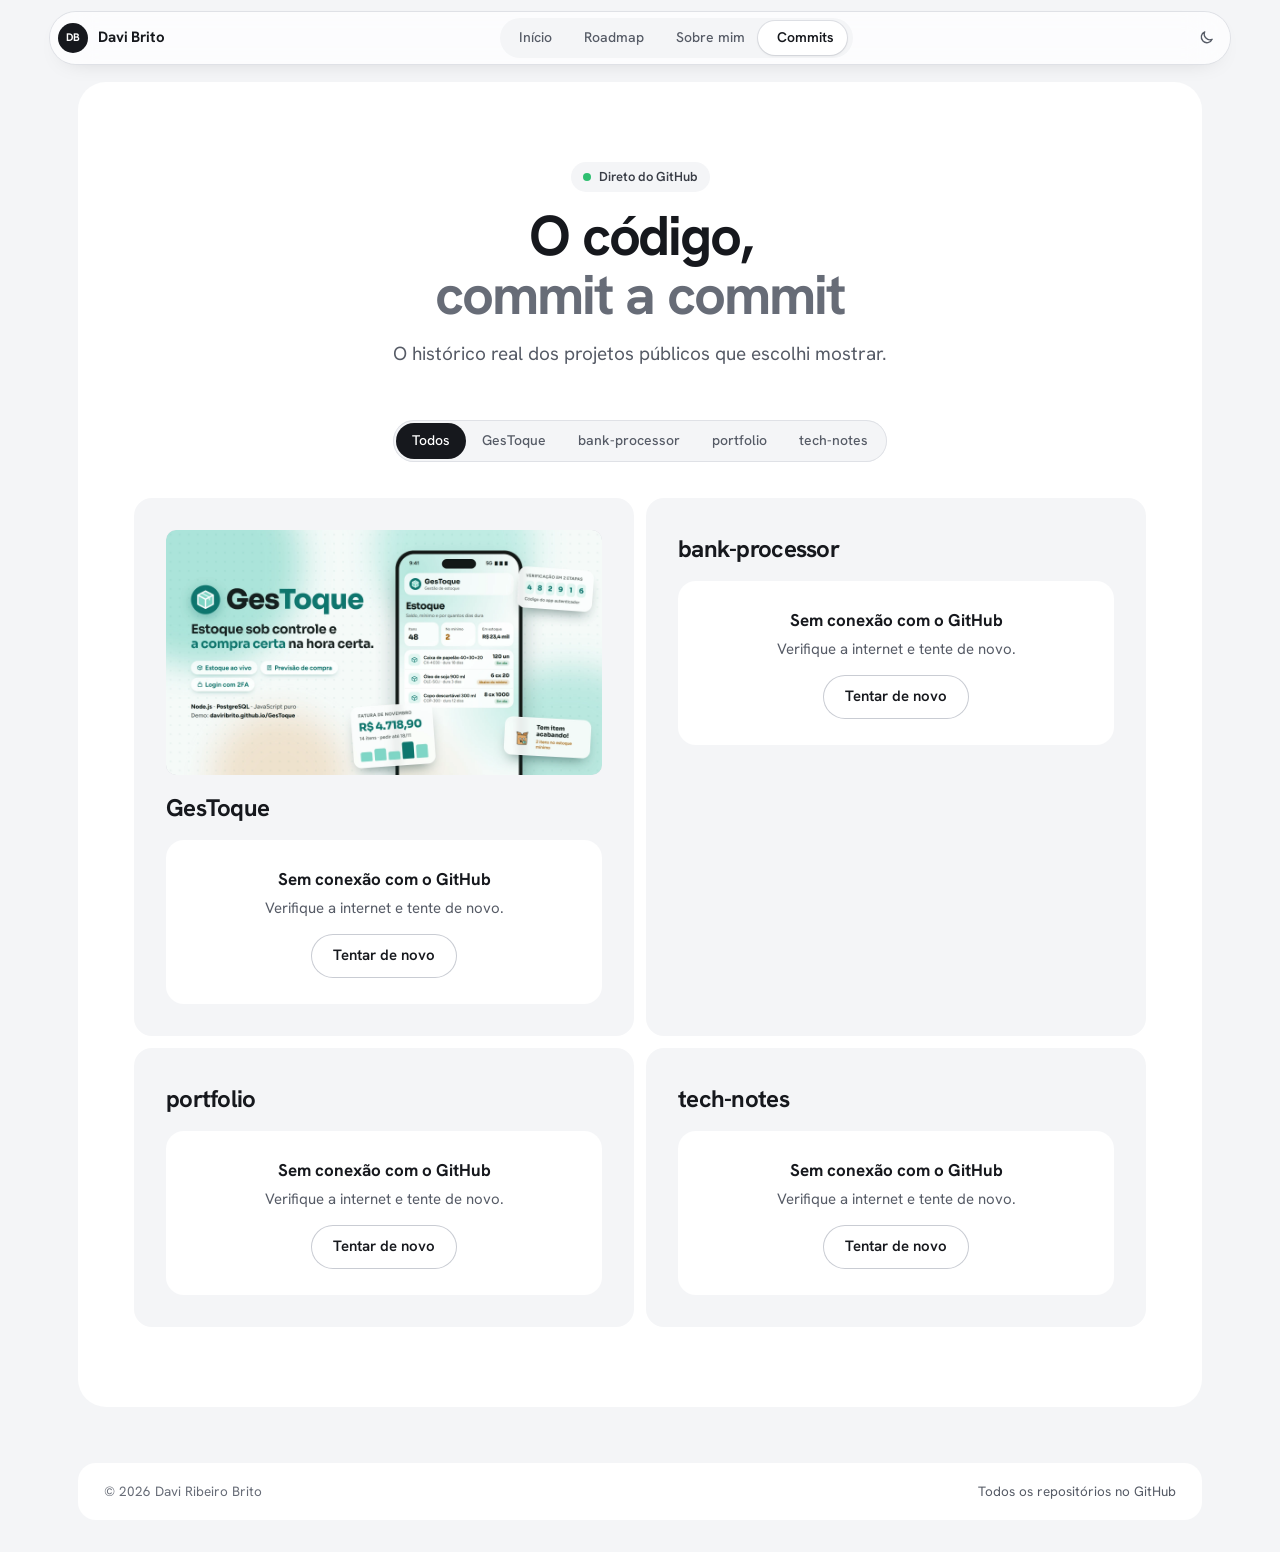
==== commits.html @ ea7ae3c6 "Add files via upload" ====
<!doctype html>
<html lang="pt-BR">
<head>
  <meta charset="utf-8">
  <meta name="viewport" content="width=device-width, initial-scale=1">
  <title>Commits, Davi Brito</title>
  <meta name="description" content="Histórico de commits dos projetos públicos de Davi Brito no GitHub.">
  <meta name="theme-color" content="#0b0b0b">
  <script>try{var t=localStorage.getItem("tema");if(t)document.documentElement.dataset.theme=t}catch(e){}</script>
  <link rel="icon" href="assets/favicon.svg" type="image/svg+xml">
  <link rel="preconnect" href="https://fonts.googleapis.com">
  <link rel="preconnect" href="https://fonts.gstatic.com" crossorigin>
  <link rel="stylesheet" href="https://fonts.googleapis.com/css2?family=Hanken+Grotesk:wght@400;500;600;700&family=JetBrains+Mono:wght@400;500;600&display=swap">
  <link rel="stylesheet" href="css/style.css">
</head>
<body data-page="commits">
  <a class="skip-link" href="#conteudo">Pular para o conteúdo</a>

  <header class="topbar">
    <div class="topbar-inner">
      <a class="brand" href="index.html"><span class="brand-mark" aria-hidden="true">DB</span>Davi Brito</a>
      <nav class="tabs" aria-label="Principal">
        <span class="tab-ind" aria-hidden="true"></span>
        <a class="tab" href="index.html">Início</a>
        <a class="tab" href="roadmap.html">Roadmap</a>
        <a class="tab" href="sobre.html">Sobre mim</a>
        <a class="tab" href="commits.html" aria-current="page">Commits</a>
      </nav>
    </div>
  </header>

  <main id="conteudo">
    <section class="sec" data-commits aria-labelledby="titulo">
      <div class="head">
        <span class="tag rv"><i class="live" aria-hidden="true"></i>Direto do GitHub</span>
        <h1 class="h2 rv" id="titulo">O código, <span>commit a commit</span></h1>
        <p class="sub rv">O histórico real dos projetos públicos que escolhi mostrar.</p>
      </div>
      <div class="repo-filter"></div>
      <div class="grid-2 repos" aria-live="polite"></div>
    </section>
  </main>

  <footer class="footer">
    <div class="footer-inner">
      <span>© <span data-year></span> Davi Ribeiro Brito</span>
      <a data-link="github" href="#" target="_blank" rel="noopener">Todos os repositórios no GitHub</a>
    </div>
  </footer>

  <script src="data/config.js"></script>
  <script src="js/site.js"></script>
  <script src="js/commits.js"></script>
  <script src="js/pages.js"></script>
</body>
</html>
---- css/style.css ----
/* ==========================================================================
   Davi Brito, portfólio
   Estrutura do portfólio original (barra com abas, painéis, bento, árvore
   do roadmap) com o acabamento de página de produto: superfícies claras e
   arredondadas, tipografia grande, laboratórios em vitrines pretas.
   Os dois temas mudam só os tokens.
   ========================================================================== */

:root {
  --page: #f4f5f7;
  --paper: #ffffff;
  --card: #f4f5f7;
  --raise: #ffffff;
  --hover: #e9ebef;
  --ink: #16181d;
  --soft: #3a3e47;
  --muted: #565b66;
  --faint: #676c77;
  --line: #dfe1e6;
  --line-strong: #c9ccd3;
  --accent: #0066cc;
  --action: #16181d;
  --on-action: #ffffff;
  --ok: #12804a;
  --fail: #c8262b;
  --wait: #9a5b00;
  --live: #2fbf71;
  --tag-bg: #fff3d6;
  --tag-ink: #7a5200;
  --nav-bg: rgb(255 255 255 / 0.72);
  --shadow: 0 2px 6px rgb(22 24 29 / 0.04), 0 18px 40px -20px rgb(22 24 29 / 0.18);

  /* Vitrine preta dos laboratórios e do código */
  --lab: #000000;
  --lab-edge: transparent;

  --sans: "Hanken Grotesk", ui-sans-serif, system-ui, -apple-system, "Segoe UI", sans-serif;
  --mono: "JetBrains Mono", ui-monospace, "SF Mono", Menlo, Consolas, monospace;
  --r-tile: 28px;
  --r-panel: 18px;
  --r-small: 12px;
  --ease: cubic-bezier(0.16, 1, 0.3, 1);
  --spring: cubic-bezier(0.2, 0.8, 0.2, 1);
  --wrap: 1180px;
  color-scheme: light;
}

@media (prefers-color-scheme: dark) {
  :root:not([data-theme="light"]) {
    --page: #000000;
    --paper: #161618;
    --card: #1f1f22;
    --raise: #26262a;
    --hover: #2c2c31;
    --ink: #f4f5f7;
    --soft: #d2d5dc;
    --muted: #a8adb7;
    --faint: #8e939d;
    --line: #2a2c31;
    --line-strong: #3b3e45;
    --accent: #4da3ff;
    --action: #f4f5f7;
    --on-action: #000000;
    --ok: #3ed283;
    --fail: #ff6b6f;
    --wait: #f5b13d;
    --tag-bg: #3a2c0c;
    --tag-ink: #ffd27a;
    --nav-bg: rgb(22 22 24 / 0.72);
    --shadow: 0 2px 6px rgb(0 0 0 / 0.4), 0 18px 40px -20px rgb(0 0 0 / 0.8);
    --lab: #0b0b0d;
    --lab-edge: #2a2c31;
    color-scheme: dark;
  }
}
:root[data-theme="dark"] {
  --page: #000000;
  --paper: #161618;
  --card: #1f1f22;
  --raise: #26262a;
  --hover: #2c2c31;
  --ink: #f4f5f7;
  --soft: #d2d5dc;
  --muted: #a8adb7;
  --faint: #8e939d;
  --line: #2a2c31;
  --line-strong: #3b3e45;
  --accent: #4da3ff;
  --action: #f4f5f7;
  --on-action: #000000;
  --ok: #3ed283;
  --fail: #ff6b6f;
  --wait: #f5b13d;
  --tag-bg: #3a2c0c;
  --tag-ink: #ffd27a;
  --nav-bg: rgb(22 22 24 / 0.72);
  --shadow: 0 2px 6px rgb(0 0 0 / 0.4), 0 18px 40px -20px rgb(0 0 0 / 0.8);
  --lab: #0b0b0d;
  --lab-edge: #2a2c31;
  color-scheme: dark;
}

*, *::before, *::after { box-sizing: border-box; }

html { -webkit-text-size-adjust: 100%; scroll-padding-top: 96px; scrollbar-color: var(--line-strong) var(--page); }

body {
  margin: 0;
  min-height: 100vh;
  overflow-x: hidden;
  color: var(--ink);
  font: 16px/1.55 var(--sans);
  font-feature-settings: "ss01", "cv11";
  -webkit-font-smoothing: antialiased;
  text-rendering: optimizeLegibility;
  background: var(--page);
}

::selection { background: var(--accent); color: #fff; }
img, svg { display: block; max-width: 100%; }
a { color: inherit; text-decoration: none; }
button { font: inherit; color: inherit; cursor: pointer; }
h1, h2, h3, h4, p { margin: 0; }
h1, h2, h3 { text-wrap: balance; }
p { text-wrap: pretty; }
ul, ol { margin: 0; padding: 0; list-style: none; }
code, pre { font-family: var(--mono); }

:focus-visible { outline: 3px solid var(--accent); outline-offset: 3px; border-radius: 8px; }

.visually-hidden { position: absolute !important; width: 1px; height: 1px; overflow: hidden; clip: rect(0 0 0 0); white-space: nowrap; }
.skip-link { position: absolute; left: 16px; top: -48px; z-index: 100; padding: 8px 14px; border-radius: 999px; background: var(--action); color: var(--on-action); }
.skip-link:focus { top: 8px; }

/* --------------------------------------------------------------------------
   Barra superior
   -------------------------------------------------------------------------- */

.topbar { position: sticky; top: 0; z-index: 50; padding: 12px clamp(10px, 2.4vw, 28px) 0; }
.topbar-inner {
  max-width: var(--wrap);
  margin: 0 auto;
  display: flex;
  align-items: center;
  gap: 16px;
  padding: 6px 6px 6px 8px;
  border-radius: 999px;
  background: var(--nav-bg);
  box-shadow: 0 0 0 1px var(--line), 0 8px 24px -16px rgb(0 0 0 / 0.25);
  -webkit-backdrop-filter: saturate(180%) blur(20px);
  backdrop-filter: saturate(180%) blur(20px);
}
.brand { display: flex; align-items: center; gap: 10px; font-weight: 700; font-size: 15px; letter-spacing: -0.01em; white-space: nowrap; }
.brand-mark {
  display: grid; place-items: center;
  width: 30px; height: 30px;
  border-radius: 50%;
  background: var(--action); color: var(--on-action);
  font-size: 11px; font-weight: 700; letter-spacing: -0.02em;
}
.tabs {
  position: relative;
  display: flex;
  margin: 0 auto;
  padding: 3px;
  border-radius: 999px;
  background: var(--card);
  overflow-x: auto;
  scrollbar-width: none;
}
.tabs::-webkit-scrollbar { display: none; }
.tab {
  position: relative; z-index: 1;
  padding: 6px 16px;
  font-size: 14px; font-weight: 500;
  color: var(--muted);
  white-space: nowrap;
  transition: color 0.25s;
}
.tab[aria-current="page"] { color: var(--ink); font-weight: 600; }
.tab:hover { color: var(--ink); }
.tab-ind {
  position: absolute; z-index: 0;
  top: 3px; bottom: 3px; left: 0;
  width: 0;
  border-radius: 999px;
  background: var(--raise);
  box-shadow: 0 1px 3px rgb(0 0 0 / 0.08), 0 0 0 1px var(--line);
  transition: transform 0.45s var(--spring), width 0.45s var(--spring);
}
.icon-btn {
  width: 36px; height: 36px;
  flex: none;
  border: 0;
  border-radius: 50%;
  background: transparent;
  display: grid; place-items: center;
  color: var(--muted);
  transition: color 0.2s, background-color 0.2s;
}
.icon-btn:hover { color: var(--ink); background: var(--hover); }
.icon-btn svg { width: 17px; height: 17px; }

@media (max-width: 640px) {
  .topbar-inner { flex-wrap: wrap; gap: 8px; border-radius: 22px; padding: 8px; }
  .brand { margin-right: auto; }
  .tabs { order: 3; width: 100%; margin: 0; }
  .tab { flex: 1; text-align: center; padding: 6px 8px; font-size: 13px; }
}

/* --------------------------------------------------------------------------
   Estrutura
   -------------------------------------------------------------------------- */

main { max-width: var(--wrap); margin: 0 auto; padding: 18px clamp(10px, 2.4vw, 28px) 56px; }

.sec {
  background: var(--paper);
  border-radius: var(--r-tile);
  box-shadow: inset 0 0 0 1px var(--lab-edge);
  padding: clamp(40px, 6.5vw, 80px) clamp(18px, 4.5vw, 56px);
}
.sec + .sec { margin-top: 12px; }

.head { display: flex; flex-direction: column; align-items: center; text-align: center; gap: 14px; margin-bottom: clamp(28px, 4.5vw, 52px); }
.head .sub { color: var(--muted); max-width: 52ch; font-size: clamp(16px, 1.6vw, 19px); }
.block { margin-top: clamp(56px, 8vw, 104px); }
.sub-head { display: flex; flex-wrap: wrap; align-items: flex-end; justify-content: space-between; gap: 10px 24px; margin-bottom: 26px; }
.sub-head p { color: var(--muted); max-width: 46ch; font-size: 15px; }

.tag {
  display: inline-flex; align-items: center; gap: 8px;
  padding: 5px 12px;
  border-radius: 999px;
  font-size: 13px; font-weight: 600;
  color: var(--soft);
  background: var(--card);
}
.live { width: 8px; height: 8px; border-radius: 50%; background: var(--live); flex: none; animation: pulse 2.2s ease-in-out infinite; }
@keyframes pulse { 50% { box-shadow: 0 0 0 4px color-mix(in srgb, var(--live) 25%, transparent); } }

.h1 { font-size: clamp(40px, 6.4vw, 76px); line-height: 1.03; letter-spacing: -0.042em; font-weight: 700; }
.h2 { font-size: clamp(32px, 4.8vw, 56px); line-height: 1.06; letter-spacing: -0.036em; font-weight: 700; }
.h3 { font-size: clamp(24px, 2.8vw, 32px); line-height: 1.12; letter-spacing: -0.028em; font-weight: 700; }
.h1 > span, .h2 > span, .h3 > span { display: block; color: var(--faint); }

.eyebrow { font: 600 13px/1.2 var(--sans); letter-spacing: -0.005em; color: var(--faint); }
.mute { color: var(--faint); }

.lede { font-size: clamp(17px, 1.9vw, 21px); line-height: 1.45; color: var(--muted); max-width: 40em; }

/* Botões */
.actions { display: flex; flex-wrap: wrap; gap: 12px; justify-content: center; }
.btn {
  min-height: 44px;
  padding: 10px 22px;
  border: 0;
  border-radius: 999px;
  background: transparent;
  color: var(--ink);
  box-shadow: inset 0 0 0 1px var(--line-strong);
  font-size: 15px; font-weight: 600;
  display: inline-flex; align-items: center; justify-content: center; gap: 8px;
  white-space: nowrap;
  transition: background-color 0.2s, box-shadow 0.2s, transform 0.2s var(--ease);
}
.btn:hover { background: var(--hover); }
.btn:active { transform: scale(0.97); }
.btn.primary { background: var(--action); color: var(--on-action); box-shadow: none; }
.btn.primary:hover { opacity: 0.88; }
.btn svg { width: 14px; height: 14px; transition: transform 0.3s var(--spring); }
.btn:hover svg { transform: translateX(3px); }

.links { display: flex; flex-wrap: wrap; justify-content: center; gap: 6px 20px; font-size: 14px; color: var(--muted); }
.links a { display: inline-flex; align-items: center; gap: 5px; color: var(--accent); }
.links a:hover { text-decoration: underline; text-underline-offset: 0.2em; }
.links svg { width: 12px; height: 12px; }

.go { display: inline-flex; align-items: center; gap: 4px; font-size: 15px; font-weight: 500; color: var(--accent); }
.go svg { width: 14px; height: 14px; transition: transform 0.3s var(--spring); }
.go:hover { text-decoration: underline; text-underline-offset: 0.2em; }
.go:hover svg { transform: translateX(3px); }

.chip {
  display: inline-flex; align-items: center; gap: 6px;
  min-height: 32px; padding: 0 14px;
  border-radius: 999px;
  background: var(--card);
  font-size: 14px; color: var(--soft);
}
.chips { display: flex; flex-wrap: wrap; gap: 8px; }

/* Moldura dos cards: no acabamento atual os colchetes ficam ocultos */
.frame { position: relative; display: flex; flex-direction: column; min-width: 0; }
.frame > .card { flex: 1; }
.c { display: none; }

.card {
  background: var(--card);
  border-radius: var(--r-panel);
  padding: clamp(20px, 2.6vw, 32px);
  display: flex; flex-direction: column; gap: 14px;
  min-width: 0;
  transition: transform 0.4s var(--ease), box-shadow 0.4s var(--ease);
}
.card h3 { font-size: 19px; font-weight: 700; letter-spacing: -0.02em; }
.card p { font-size: 15px; line-height: 1.55; color: var(--muted); }
.card .foot { margin-top: auto; display: flex; align-items: center; justify-content: space-between; gap: 12px; flex-wrap: wrap; }

.grid-2 { display: grid; grid-template-columns: repeat(2, minmax(0, 1fr)); gap: 12px; }
.grid-3 { display: grid; grid-template-columns: repeat(3, minmax(0, 1fr)); gap: 12px; }
@media (max-width: 900px) { .grid-3 { grid-template-columns: minmax(0, 1fr); } }
@media (max-width: 760px) { .grid-2 { grid-template-columns: minmax(0, 1fr); } }

/* Barras de progresso */
.bar { position: relative; display: block; height: 6px; border-radius: 3px; background: var(--line); overflow: hidden; }
.bar i { position: absolute; inset: 0 auto 0 0; border-radius: 3px; background: var(--ink); }

/* Entrada ao rolar (o conteúdo continua visível sem JS) */
.js .rv { opacity: 0; transform: translateY(18px); filter: blur(4px); transition: opacity 0.9s var(--ease), transform 0.9s var(--ease), filter 0.9s var(--ease); }
.js .rv.in { opacity: 1; transform: none; filter: none; }

/* --------------------------------------------------------------------------
   Início
   -------------------------------------------------------------------------- */

.hero { display: flex; flex-direction: column; align-items: center; text-align: center; gap: 20px; padding: 8px 0 clamp(40px, 6vw, 64px); }
.hero .h1 { max-width: 15em; }

.stats { display: grid; grid-template-columns: repeat(4, minmax(0, 1fr)); padding: 0; gap: 0; }
.stat { padding: 24px 26px; border-left: 1px solid var(--line); }
.stat:first-child { border-left: 0; }
.stat b { display: block; font-size: clamp(32px, 3.6vw, 44px); font-weight: 700; letter-spacing: -0.045em; line-height: 1; font-variant-numeric: tabular-nums; }
.stat span { display: block; margin-top: 8px; font-size: 14px; color: var(--muted); }
@media (max-width: 640px) {
  .stats { grid-template-columns: repeat(2, minmax(0, 1fr)); }
  .stat:nth-child(3) { border-left: 0; }
  .stat:nth-child(n+3) { border-top: 1px solid var(--line); }
}

.bento { display: grid; grid-template-columns: repeat(2, minmax(0, 1fr)); gap: 12px; }
.bento .wide { grid-column: 1 / -1; }
@media (max-width: 760px) { .bento { grid-template-columns: minmax(0, 1fr); } }

.topic-list { display: grid; gap: 12px; }
.topic-list a { display: grid; grid-template-columns: 1fr auto; gap: 6px 12px; align-items: center; font-size: 15px; }
.topic-list a:hover b { color: var(--accent); }
.topic-list b { font-weight: 600; }
.topic-list small { font-size: 13px; color: var(--faint); font-variant-numeric: tabular-nums; }
.topic-list .bar { grid-column: 1 / -1; }

.focus { display: flex; align-items: center; gap: 22px; }
.ring { width: 96px; height: 96px; flex: none; position: relative; }
.ring svg { width: 100%; height: 100%; transform: rotate(-90deg); }
.ring circle { fill: none; stroke-width: 6; stroke-linecap: round; }
.ring .bg { stroke: var(--line); }
.ring .fg { stroke: var(--ink); stroke-dasharray: 264; transition: stroke-dashoffset 1.6s cubic-bezier(0.4, 0.1, 0.2, 1) 0.3s; }
.ring b { position: absolute; inset: 0; display: grid; place-items: center; font-size: 21px; font-weight: 700; letter-spacing: -0.03em; }

.tl { display: grid; gap: 0; }
.tl li { display: grid; grid-template-columns: 5.5em 1fr; gap: 12px; padding: 12px 0; border-top: 1px solid var(--line); font-size: 15px; }
.tl li:first-child { border-top: 0; padding-top: 0; }
.tl time { font-size: 13px; line-height: 1.75; color: var(--faint); font-variant-numeric: tabular-nums; }
.tl a:hover { color: var(--accent); }

.peek { display: grid; gap: 8px; }
.peek li { display: grid; grid-template-columns: auto minmax(0, 1fr); gap: 2px 12px; padding: 12px 14px; border-radius: var(--r-small); background: var(--paper); font-size: 15px; }
.peek .sha { grid-row: span 2; font: 500 12.5px/1.75 var(--mono); color: var(--accent); }
.peek .msg { overflow: hidden; text-overflow: ellipsis; white-space: nowrap; }
.peek .meta { font-size: 13px; color: var(--faint); }

/* --------------------------------------------------------------------------
   Laboratório: vitrine preta nos dois temas.
   Os tokens são redefinidos aqui dentro para que tudo herde o tom escuro.
   -------------------------------------------------------------------------- */

.lab, .code-card {
  --ink: #f4f5f7;
  --soft: #d6d9e0;
  --muted: #a3a8b3;
  --faint: #80858f;
  --line: #2a2d35;
  --line-strong: #3a3e48;
  --paper: #15171c;
  --card: #15171c;
  --raise: #1d2027;
  --hover: #22252c;
  --accent: #4da3ff;
  --action: #f4f5f7;
  --on-action: #000000;
  --ok: #2fbf71;
  --fail: #ff5a5f;
  --wait: #f5b13d;
  --lab-node: #1d2027;
  --lab-stage: #15171c;
  --lab-ok: #2fbf71;
  --lab-fail: #ff5a5f;
  --lab-wait: #f5b13d;
  background: var(--lab);
  color: var(--ink);
  box-shadow: inset 0 0 0 1px var(--lab-edge);
}

.frame > .card.lab { border-radius: var(--r-tile); }
.lab { gap: 16px; padding: clamp(20px, 3.6vw, 44px); }
.lab__bar { display: flex; flex-wrap: wrap; align-items: center; justify-content: space-between; gap: 12px 16px; margin-bottom: 6px; }
.lab__question { font-size: clamp(18px, 2vw, 22px); font-weight: 700; letter-spacing: -0.02em; max-width: 30em; }
.lab__controls { display: flex; flex-wrap: wrap; gap: 8px; align-items: center; min-width: 0; max-width: 100%; }

.seg { display: inline-flex; padding: 3px; border-radius: 999px; background: var(--card); box-shadow: inset 0 0 0 1px var(--line); max-width: 100%; overflow-x: auto; scrollbar-width: none; }
.seg button { min-height: 36px; padding: 6px 16px; border: 0; border-radius: 999px; background: none; font-size: 14px; font-weight: 500; color: var(--muted); white-space: nowrap; transition: background-color 0.2s, color 0.2s; }
.seg button:hover { color: var(--ink); }
.seg button[aria-pressed="true"] { background: var(--action); color: var(--on-action); }

.lab .icon-btn { width: 42px; height: 42px; background: var(--card); box-shadow: inset 0 0 0 1px var(--line); color: var(--ink); }
.lab .icon-btn:hover { background: var(--hover); }
.lab .btn { min-height: 42px; box-shadow: inset 0 0 0 1px var(--line-strong); }

.lab__stage { position: relative; border-radius: var(--r-panel); background: var(--lab-stage); box-shadow: inset 0 0 0 1px var(--line); overflow: hidden; }

.lab__foot { display: grid; grid-template-columns: minmax(0, 1.25fr) minmax(0, 1fr); gap: 12px; }
.lab__foot > * { min-width: 0; }
@media (max-width: 760px) { .lab__foot { grid-template-columns: minmax(0, 1fr); } }

.lab__log {
  height: 172px;
  overflow-y: auto;
  padding: 14px 16px;
  border-radius: var(--r-panel);
  background: var(--lab-stage);
  box-shadow: inset 0 0 0 1px var(--line);
  font: 12.5px/1.7 var(--mono);
  color: var(--muted);
  scrollbar-color: var(--line) transparent;
}
.lab__log li { display: grid; grid-template-columns: 4.2em 1fr; gap: 10px; animation: logIn 0.35s var(--ease); }
.lab__log time { color: var(--faint); font-variant-numeric: tabular-nums; }
.lab__log .ok { color: var(--ok); }
.lab__log .fail { color: var(--fail); }
.lab__log .wait { color: var(--wait); }
.lab__log .info { color: var(--ink); }
@keyframes logIn { from { opacity: 0; transform: translateY(4px); } }

.lab__verdict {
  display: flex; flex-direction: column; justify-content: center; gap: 6px;
  min-height: 172px;
  padding: 22px 24px;
  border-radius: var(--r-panel);
  background: var(--lab-stage);
  box-shadow: inset 0 0 0 1px var(--line);
  transition: background-color 0.5s, box-shadow 0.5s;
}
.lab__verdict::before { content: "Resultado"; font-size: 13px; font-weight: 600; color: var(--faint); }
.lab__verdict-big { font-size: clamp(30px, 4vw, 44px); font-weight: 700; letter-spacing: -0.045em; line-height: 1; font-variant-numeric: tabular-nums; }
.lab__verdict-small { color: var(--muted); font-size: 14.5px; }
.lab__verdict.is-ok { background: rgb(47 191 113 / 0.1); box-shadow: inset 0 0 0 1px rgb(47 191 113 / 0.4); }
.lab__verdict.is-ok .lab__verdict-big { color: var(--ok); }
.lab__verdict.is-fail { background: rgb(255 90 95 / 0.1); box-shadow: inset 0 0 0 1px rgb(255 90 95 / 0.45); }
.lab__verdict.is-fail .lab__verdict-big { color: var(--fail); }

/* SVG das demonstrações */
.lab svg.scene { width: 100%; height: auto; }
.scene text { font-family: var(--sans); fill: var(--ink); }
.scene .t-small { font-size: 13px; fill: var(--muted); }
.scene .t-mono { font-family: var(--mono); font-size: 12px; fill: var(--muted); }
.scene .t-label { font-size: 15px; font-weight: 600; }
.scene .node { fill: var(--lab-node); stroke: var(--line-strong); stroke-width: 1.5; transition: stroke 0.3s; }
.scene .node.is-active { stroke: var(--ink); }
.scene .node.is-fail { stroke: var(--lab-fail); }
.scene .node.is-ok { stroke: var(--lab-ok); }
.scene .wire { stroke: var(--line-strong); stroke-width: 2; fill: none; }
.scene .wire-dash { stroke: var(--line-strong); stroke-width: 2; stroke-dasharray: 4 6; fill: none; }
.scene .packet { fill: var(--ink); }
.scene .packet.ok { fill: var(--lab-ok); }
.scene .packet.fail { fill: var(--lab-fail); }
.scene .packet.wait { fill: var(--lab-wait); }
.scene .dim { opacity: 0.32; }
.scene .row { font-size: 13px; }
.scene .r-ok { fill: var(--ok); }
.scene .r-fail { fill: var(--fail); }
.scene .r-wait, .scene .r-dup { fill: var(--wait); }
.scene .r-hit { font-weight: 700; }
.scene .r-struck { text-decoration: line-through; opacity: 0.5; }
.scene .strong { fill: var(--ink); font-weight: 600; }
.scene .table { fill: var(--lab); stroke: var(--line-strong); stroke-width: 1.5; }
.scene .outage { fill: rgb(255 90 95 / 0.09); }
.scene .cap-line { stroke: var(--lab-wait); stroke-width: 1.5; stroke-dasharray: 6 5; }
.scene .cursor { stroke: var(--ink); stroke-width: 1.5; opacity: 0.5; }
.scene .ring { fill: none; stroke: var(--lab-fail); stroke-width: 2.5; }
.scene .bar { fill: #4a4f5c; transition: y 0.25s var(--ease), height 0.25s var(--ease), fill 0.25s; }
.scene .bar.over { fill: var(--lab-fail); }
.scene .pill rect { fill: transparent; stroke: var(--line-strong); stroke-width: 1.5; transition: fill 0.3s, stroke 0.3s; }
.scene .pill text { font-size: 15px; font-weight: 600; fill: var(--muted); transition: fill 0.3s; }
.scene .pill.on rect { fill: var(--ink); stroke: var(--ink); }
.scene .pill.on[data-state="aberto"] rect { fill: var(--lab-fail); stroke: var(--lab-fail); }
.scene .pill.on[data-state="meio"] rect { fill: var(--lab-wait); stroke: var(--lab-wait); }
.scene .pill.on text { fill: var(--lab); }
.scene .bucket { fill: none; stroke: var(--muted); stroke-width: 2.5; stroke-linecap: round; }
.scene .token { fill: var(--lab-wait); transition: fill 0.25s; }
.scene .token.empty { fill: transparent; stroke: var(--line-strong); stroke-width: 1.5; }

@media (max-width: 760px) {
  .lab__stage { overflow-x: auto; overscroll-behavior-x: contain; scrollbar-color: var(--line) transparent; }
  .lab svg.scene { min-width: 620px; }
  .lab__bar { flex-direction: column; align-items: stretch; }
  .lab .seg { align-self: flex-start; }
}

/* --------------------------------------------------------------------------
   Roadmap: árvore da raiz até os tópicos
   -------------------------------------------------------------------------- */

.rm-top {
  display: flex; flex-wrap: wrap; gap: 14px 28px; align-items: center; justify-content: space-between;
  padding: 16px 22px;
  border-radius: var(--r-panel);
  background: var(--card);
  margin-bottom: 28px;
}
.rm-where { display: flex; flex-wrap: wrap; align-items: center; gap: 8px 12px; font-size: 15px; }
.rm-where b { font-weight: 700; }
.rm-total { display: flex; align-items: center; gap: 12px; font-size: 13.5px; color: var(--muted); font-variant-numeric: tabular-nums; }
.rm-total .bar { width: 120px; }

.legend { display: flex; flex-wrap: wrap; justify-content: center; gap: 8px 22px; margin-bottom: 44px; font-size: 14px; color: var(--muted); }
.legend li { display: inline-flex; align-items: center; gap: 8px; }

/* Ponto de status: verde dominado, âmbar estudando, contorno próximo */
.pin { flex: none; width: 11px; height: 11px; border-radius: 50%; background: var(--faint); position: relative; }
.pin[data-s="dominado"] { background: var(--live); }
.pin[data-s="estudando"] { background: #f5b13d; }
.pin[data-s="proximo"] { background: transparent; box-shadow: inset 0 0 0 2px var(--faint); }

.rmap { position: relative; display: flex; flex-direction: column; gap: 52px; padding: 4px 0 12px; }
.rmap::before { content: ""; position: absolute; left: 50%; top: 28px; bottom: 20px; width: 2px; margin-left: -1px; border-radius: 1px; background: var(--line); }

.rm-root { position: relative; z-index: 1; display: flex; flex-direction: column; align-items: center; gap: 10px; text-align: center; }
.rm-seed {
  width: 56px; height: 56px;
  display: grid; place-items: center;
  border-radius: 50%;
  background: var(--action); color: var(--on-action);
  font-weight: 700; font-size: 17px; letter-spacing: -0.02em;
  box-shadow: 0 0 0 6px var(--paper);
}
.rm-label { display: flex; flex-direction: column; gap: 2px; background: var(--paper); padding: 3px 10px; border-radius: 8px; }
.rm-label b { font-size: 16px; font-weight: 700; letter-spacing: -0.015em; }
.rm-label small { font-size: 13px; color: var(--faint); }

.rm-row { display: grid; grid-template-columns: minmax(0, 1fr) 190px minmax(0, 1fr); align-items: center; }
.rm-hub { grid-area: 1 / 2; justify-self: center; position: relative; z-index: 1; display: flex; flex-direction: column; align-items: center; gap: 10px; text-align: center; }
.rm-knot { width: 16px; height: 16px; border-radius: 50%; background: var(--paper); box-shadow: inset 0 0 0 2.5px var(--ink), 0 0 0 5px var(--paper); }
.rm-hub.done .rm-knot { background: var(--ink); }
.rm-hub.next .rm-knot { box-shadow: inset 0 0 0 2px var(--faint), 0 0 0 5px var(--paper); }
.rm-leaves { grid-row: 1; display: flex; flex-direction: column; gap: 10px; position: relative; }
.rm-row.r .rm-leaves { grid-column: 3; align-items: flex-start; padding-left: 34px; }
.rm-row.l .rm-leaves { grid-column: 1; align-items: flex-end; padding-right: 34px; }
.rm-row.r .rm-leaves::before, .rm-row.l .rm-leaves::before { content: ""; position: absolute; top: 50%; height: 2px; margin-top: -1px; background: var(--line); }
.rm-row.r .rm-leaves::before { left: -60px; width: 94px; }
.rm-row.l .rm-leaves::before { right: -60px; width: 94px; }

.leaf {
  position: relative;
  display: flex; align-items: center; gap: 12px;
  width: min(100%, 320px);
  padding: 14px 16px;
  border-radius: var(--r-panel);
  background: var(--card);
  transition: background-color 0.25s, box-shadow 0.3s, transform 0.35s var(--ease);
}
a.leaf:hover { background: var(--raise); box-shadow: var(--shadow), 0 0 0 1px var(--line); transform: translateY(-2px); }
.rm-row.l .leaf { flex-direction: row-reverse; text-align: right; }
.leaf[data-s="proximo"] { background: transparent; box-shadow: inset 0 0 0 1.5px var(--line); }
.leaf[data-s="proximo"] b { color: var(--muted); }
.leaf-tx { display: flex; flex-direction: column; gap: 6px; min-width: 0; flex: 1; }
.leaf b { font-size: 15px; font-weight: 600; letter-spacing: -0.01em; line-height: 1.3; }
.leaf-meta { display: flex; align-items: center; gap: 8px; font-size: 13px; color: var(--faint); font-variant-numeric: tabular-nums; }
.rm-row.l .leaf-meta { flex-direction: row-reverse; }
.leaf .bar { width: 48px; flex: none; }
.leaf.here { background: var(--raise); box-shadow: 0 0 0 2px var(--ink); }
.here-tag {
  position: absolute; top: -11px; left: 14px;
  padding: 2px 9px;
  border-radius: 999px;
  background: var(--action); color: var(--on-action);
  font-size: 11.5px; font-weight: 700; line-height: 1.5;
}
.rm-row.l .here-tag { left: auto; right: 14px; }

@media (max-width: 760px) {
  .rmap::before { left: 28px; }
  .rm-root, .rm-hub { text-align: left; }
  .rm-root { align-items: center; flex-direction: row; }
  .rm-label { align-items: flex-start; }
  .rm-row { grid-template-columns: 56px minmax(0, 1fr); row-gap: 14px; }
  .rm-hub { grid-area: 1 / 1 / 2 / 3; justify-self: start; flex-direction: row; padding-left: 20px; }
  .rm-row.r .rm-leaves, .rm-row.l .rm-leaves { grid-area: 2 / 2; align-items: stretch; padding: 0; }
  .rm-row .rm-leaves::before { display: none; }
  .rm-row.l .leaf { flex-direction: row; text-align: left; }
  .rm-row.l .leaf-meta { flex-direction: row; }
  .rm-row.l .here-tag { left: 14px; right: auto; }
  .leaf { width: 100%; }
}

/* Tópico */
.topic { scroll-margin-top: 96px; }
.topic-head { display: flex; flex-wrap: wrap; align-items: flex-end; justify-content: space-between; gap: 16px 32px; margin-bottom: 28px; padding-bottom: 22px; border-bottom: 1px solid var(--line); }
.topic-head .lede { margin-top: 12px; }
.meter-row { display: flex; align-items: center; gap: 12px; font-size: 14px; color: var(--muted); font-variant-numeric: tabular-nums; }
.meter-row .bar { width: 140px; }
.meter-row .st { display: inline-flex; align-items: center; gap: 8px; }

.notes { margin-top: 12px; }
.bul { display: grid; gap: 12px; }
.bul li { position: relative; padding-left: 20px; font-size: 15px; line-height: 1.55; color: var(--muted); }
.bul li::before { content: ""; position: absolute; left: 2px; top: 0.6em; width: 7px; height: 7px; border-radius: 50%; background: var(--ink); }
.bul.trap li::before { background: var(--fail); }

.code-card { padding: 0; gap: 0; overflow: hidden; }
.code-card summary {
  display: flex; align-items: center; justify-content: space-between; gap: 12px;
  padding: 20px clamp(20px, 3.4vw, 32px);
  cursor: pointer; list-style: none;
  font-size: 17px; font-weight: 700; letter-spacing: -0.01em;
}
.code-card summary::-webkit-details-marker { display: none; }
.code-card summary .plus { display: grid; place-items: center; width: 30px; height: 30px; border-radius: 50%; background: var(--card); box-shadow: inset 0 0 0 1px var(--line); transition: transform 0.35s var(--spring), background-color 0.2s; }
.code-card summary .plus svg { width: 13px; height: 13px; }
.code-card[open] summary .plus { transform: rotate(45deg); background: var(--action); color: var(--on-action); box-shadow: none; }
.code-card pre {
  margin: 0;
  padding: 0 clamp(20px, 3.4vw, 32px) 28px;
  overflow-x: auto;
  font-size: 13.5px; line-height: 1.7;
  color: var(--soft);
  scrollbar-color: var(--line) transparent;
}
.tok-k { color: #ff8fb1; }
.tok-s { color: #a5e3a1; }
.tok-c { color: #7b8190; font-style: italic; }
.tok-n { color: #ffc27a; }

.upcoming .card { background: transparent; box-shadow: inset 0 0 0 1.5px var(--line); }

/* --------------------------------------------------------------------------
   Sobre
   -------------------------------------------------------------------------- */

.about { display: grid; grid-template-columns: minmax(260px, 350px) minmax(0, 1fr); gap: 12px; }
@media (max-width: 860px) { .about { grid-template-columns: minmax(0, 1fr); } }
.id-top { display: flex; align-items: center; gap: 16px; }
.monogram {
  flex: none;
  width: 88px; height: 88px;
  display: grid; place-items: center;
  border-radius: 50%;
  background: var(--action); color: var(--on-action);
  font-size: 30px; font-weight: 700; letter-spacing: -0.04em;
}
.id-top b { display: block; font-size: 22px; font-weight: 700; letter-spacing: -0.03em; }
.id-top span { font-size: 15px; color: var(--muted); }
.meta { display: grid; margin: 0; }
.meta div { display: flex; justify-content: space-between; gap: 16px; padding: 12px 0; border-top: 1px solid var(--line); font-size: 15px; }
.meta dt { color: var(--faint); }
.meta dd { margin: 0; text-align: right; font-weight: 500; }
.meta .on { display: inline-flex; align-items: center; gap: 8px; color: var(--ok); }
.bio p { font-size: clamp(17px, 1.8vw, 21px); line-height: 1.5; color: var(--ink); }
.bio p + p { margin-top: 4px; color: var(--muted); }
.quote { margin: 8px 0 0; padding: 0; font-size: clamp(22px, 2.6vw, 30px); font-weight: 700; letter-spacing: -0.03em; line-height: 1.2; }

.journey { position: relative; display: grid; grid-template-columns: repeat(var(--n, 4), minmax(0, 1fr)); gap: 12px; padding-top: 34px; }
.journey::before { content: ""; position: absolute; top: 7px; left: 0; right: 0; height: 2px; border-radius: 1px; background: var(--line); }
.j-step { position: relative; display: flex; flex-direction: column; gap: 6px; padding: 22px 22px 24px; border-radius: var(--r-panel); background: var(--paper); }
.j-step::before { content: ""; position: absolute; top: -34px; left: 22px; width: 16px; height: 16px; border-radius: 50%; background: var(--ink); box-shadow: 0 0 0 5px var(--card); }
.j-step.now { background: var(--action); color: var(--on-action); }
.j-step.now p, .j-step.now time { color: color-mix(in srgb, var(--on-action) 68%, transparent); }
.j-step.now::before { background: var(--live); }
.j-step.now::after { display: none; }
.j-step time { font-size: 28px; font-weight: 700; letter-spacing: -0.04em; line-height: 1; color: var(--ink); font-variant-numeric: tabular-nums; }
.j-step b { margin-top: 10px; font-size: 18px; font-weight: 700; letter-spacing: -0.015em; }
.j-step p { font-size: 15px; color: var(--muted); }
@media (max-width: 760px) {
  .journey { grid-template-columns: minmax(0, 1fr); padding: 0 0 0 32px; }
  .journey::before { top: 0; bottom: 0; left: 7px; right: auto; width: 2px; height: auto; }
  .j-step::before { top: 26px; left: -32px; }
}

.ex-tag { align-self: flex-start; padding: 2px 10px; border-radius: 999px; background: var(--tag-bg); color: var(--tag-ink); font-size: 12.5px; font-weight: 600; line-height: 1.6; }
.is-example .card { background: transparent; box-shadow: inset 0 0 0 1.5px var(--line-strong); }

/* --------------------------------------------------------------------------
   Commits
   -------------------------------------------------------------------------- */

.repo-filter { margin: 0 auto 36px; display: flex; justify-content: center; }
.wide-repo { grid-column: 1 / -1; }
.repo-filter .seg { max-width: 100%; }

/* Capa de projeto (16:9) */
.cover { display: block; width: 100%; height: auto; aspect-ratio: 16 / 9; object-fit: cover; border-radius: calc(var(--r-panel) - 8px); background: var(--line); box-shadow: 0 0 0 1px var(--line); transition: transform 0.4s var(--ease); }
.cover-link { display: block; border-radius: calc(var(--r-panel) - 8px); overflow: hidden; }
.cover-link:hover .cover { transform: scale(1.02); }
.cover-link:focus-visible { outline: 2px solid var(--accent); outline-offset: 3px; }

.repo-head { display: flex; align-items: flex-start; justify-content: space-between; gap: 14px; }
.repo-name { font-size: 24px; font-weight: 700; letter-spacing: -0.03em; word-break: break-word; }
.repo-name a:hover { color: var(--accent); }
.repo-meta { display: flex; flex-wrap: wrap; gap: 6px 16px; font-size: 13.5px; color: var(--faint); }
.repo-meta span { display: inline-flex; align-items: center; gap: 6px; }
.repo-meta svg { width: 14px; height: 14px; }
.lang-dot { width: 10px; height: 10px; border-radius: 50%; background: var(--faint); }

.activity { display: flex; align-items: flex-end; gap: 3px; height: 36px; }
.activity span { flex: 1; min-height: 3px; border-radius: 2px; background: var(--line); }
.activity span.has { background: var(--accent); }

.commits { display: grid; }
.commit { display: grid; grid-template-columns: auto minmax(0, 1fr) auto; align-items: baseline; gap: 4px 14px; padding: 12px 0; border-top: 1px solid var(--line); }
.commit__sha { font: 500 12.5px var(--mono); color: var(--accent); }
.commit__sha:hover { text-decoration: underline; }
.commit__msg { overflow: hidden; text-overflow: ellipsis; white-space: nowrap; font-size: 15px; }
.commit__date { font-size: 13px; color: var(--faint); white-space: nowrap; font-variant-numeric: tabular-nums; }

.state { padding: 26px; border-radius: var(--r-panel); background: var(--paper); color: var(--muted); text-align: center; font-size: 15px; }
.state strong { display: block; color: var(--ink); font-size: 17px; margin-bottom: 4px; }
.state .btn { margin-top: 14px; }

.skeleton { height: 14px; margin: 14px 0; border-radius: 7px; background: linear-gradient(90deg, var(--line) 0%, var(--paper) 50%, var(--line) 100%); background-size: 200% 100%; animation: shimmer 1.4s linear infinite; }
.skeleton:nth-child(2n) { width: 70%; }
@keyframes shimmer { to { background-position: -200% 0; } }

/* --------------------------------------------------------------------------
   Rodapé
   -------------------------------------------------------------------------- */

.footer { max-width: var(--wrap); margin: 0 auto; padding: 0 clamp(10px, 2.4vw, 28px) 32px; }
.footer-inner { display: flex; flex-wrap: wrap; justify-content: space-between; gap: 8px 24px; padding: 18px 26px; border-radius: var(--r-panel); background: var(--paper); font-size: 13.5px; color: var(--faint); }
.footer a { color: var(--muted); }
.footer a:hover { color: var(--accent); }

@media (prefers-reduced-motion: reduce) {
  *, *::before, *::after { animation-duration: 0.01ms !important; animation-iteration-count: 1 !important; transition-duration: 0.01ms !important; }
  .js .rv { opacity: 1; transform: none; filter: none; }
}
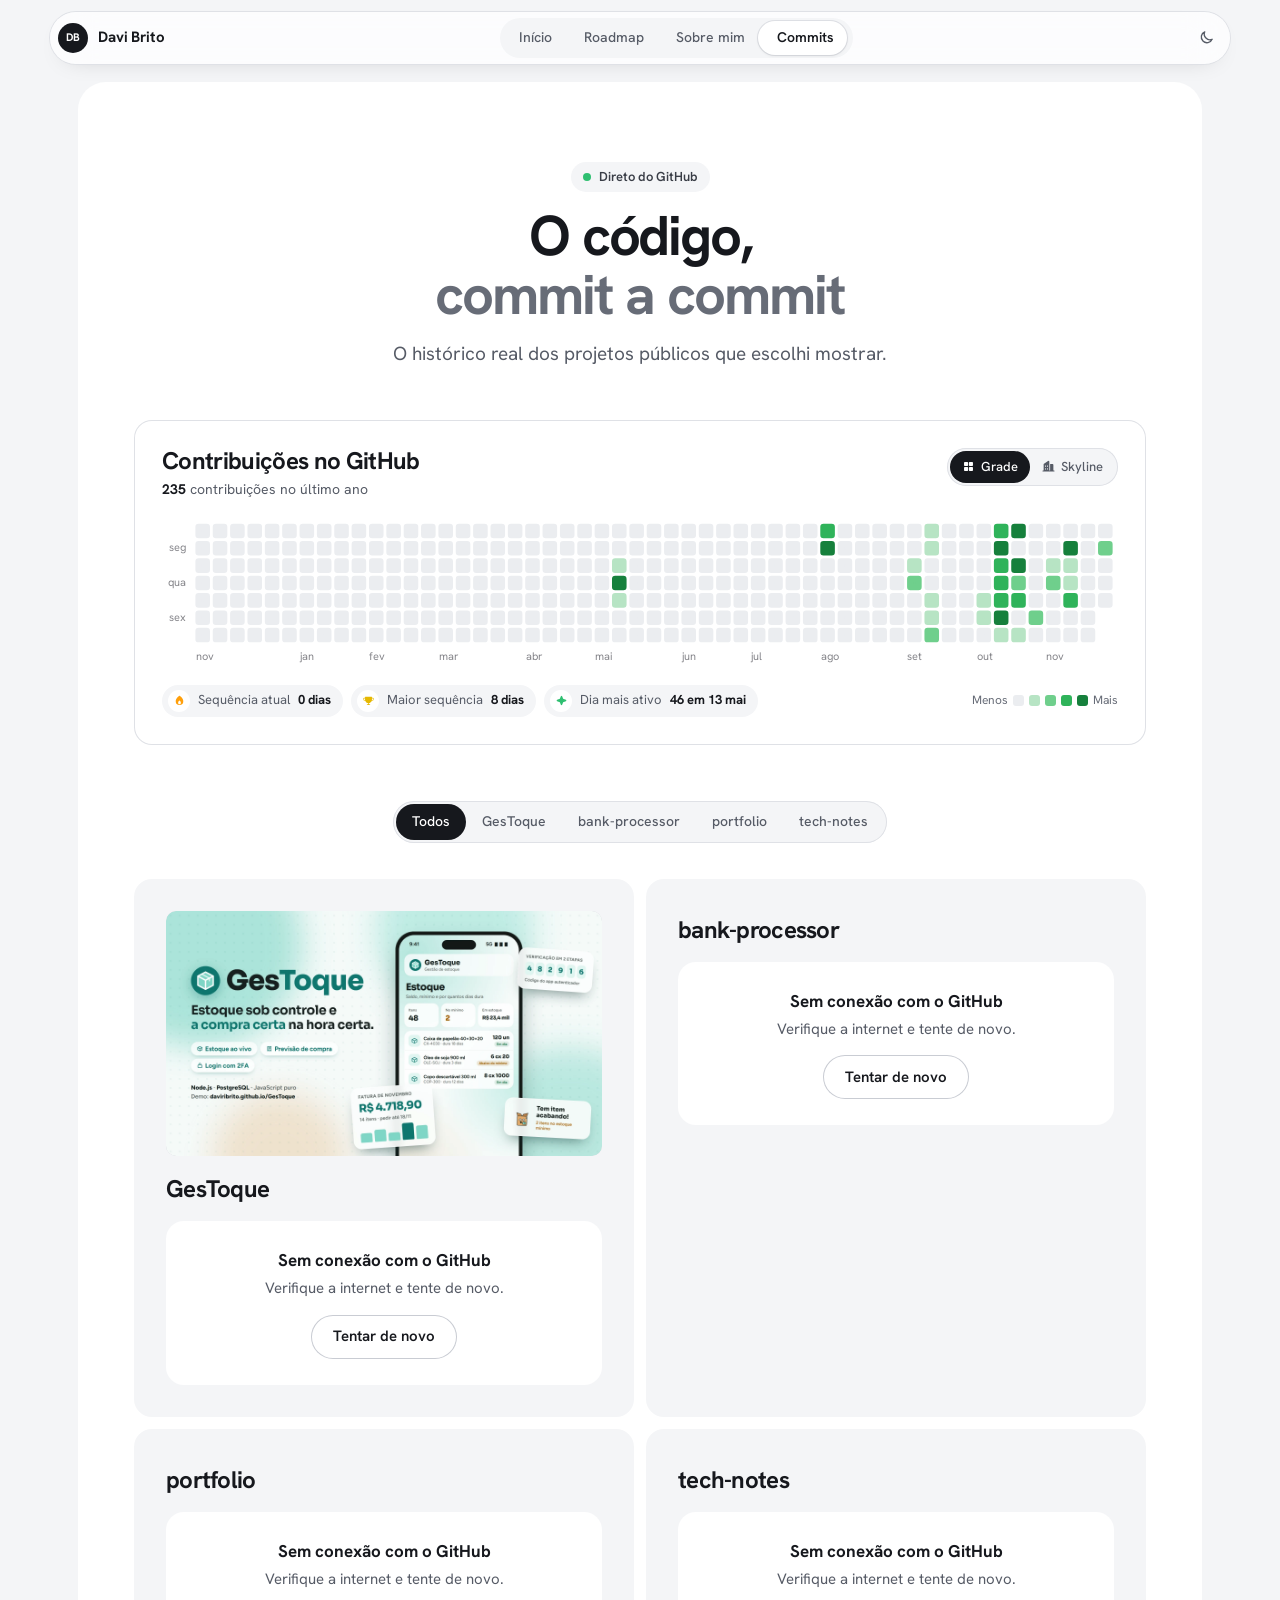
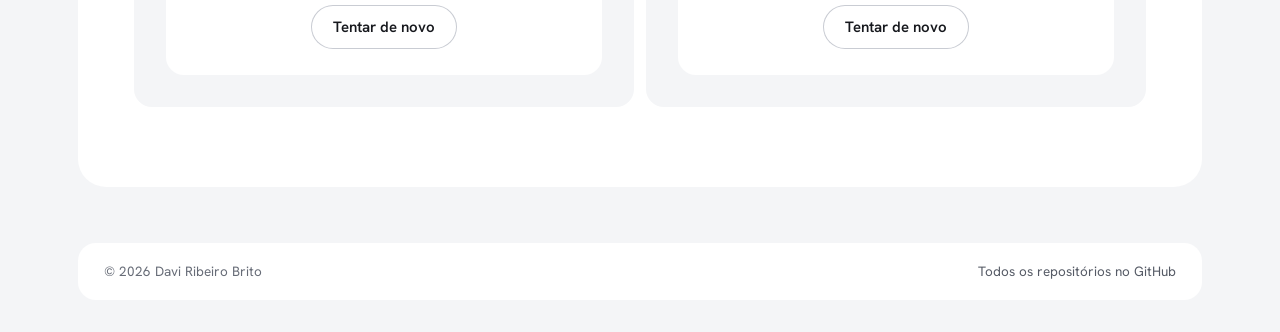
==== commit 4b98d9e4: "Commits: gráfico de contribuições do GitHub em grade e skyline - js/skyline.js: versão em JavaScript" ====
--- a/commits.html
+++ b/commits.html
@@ -5,7 +5,7 @@
   <meta name="viewport" content="width=device-width, initial-scale=1">
   <title>Commits, Davi Brito</title>
   <meta name="description" content="Histórico de commits dos projetos públicos de Davi Brito no GitHub.">
-  <meta name="theme-color" content="#0b0b0b">
+  <meta name="theme-color" content="#f4f5f7">
   <script>try{var t=localStorage.getItem("tema");if(t)document.documentElement.dataset.theme=t}catch(e){}</script>
   <link rel="icon" href="assets/favicon.svg" type="image/svg+xml">
   <link rel="preconnect" href="https://fonts.googleapis.com">
@@ -36,6 +36,7 @@
         <h1 class="h2 rv" id="titulo">O código, <span>commit a commit</span></h1>
         <p class="sub rv">O histórico real dos projetos públicos que escolhi mostrar.</p>
       </div>
+      <div class="frame rv sky-wrap" data-corners><div class="card" data-skyline></div></div>
       <div class="repo-filter"></div>
       <div class="grid-2 repos" aria-live="polite"></div>
     </section>
@@ -51,6 +52,7 @@
   <script src="data/config.js"></script>
   <script src="js/site.js"></script>
   <script src="js/commits.js"></script>
+  <script src="js/skyline.js"></script>
   <script src="js/pages.js"></script>
 </body>
 </html>
--- a/css/style.css
+++ b/css/style.css
@@ -526,10 +526,147 @@
 .legend li { display: inline-flex; align-items: center; gap: 8px; }
 
 /* Ponto de status: verde dominado, âmbar estudando, contorno próximo */
-.pin { flex: none; width: 11px; height: 11px; border-radius: 50%; background: var(--faint); position: relative; }
-.pin[data-s="dominado"] { background: var(--live); }
-.pin[data-s="estudando"] { background: #f5b13d; }
-.pin[data-s="proximo"] { background: transparent; box-shadow: inset 0 0 0 2px var(--faint); }
+/* Estados de um tópico: não iniciado (contorno), em estudo (âmbar), em prática (azul),
+   dominado (verde), revisar (verde com anel âmbar) */
+.pin { flex: none; display: inline-block; width: 11px; height: 11px; border-radius: 50%; background: transparent; box-shadow: inset 0 0 0 2px var(--faint); position: relative; }
+.pin[data-s="estudo"] { background: #f5b13d; box-shadow: none; }
+.pin[data-s="pratica"] { background: var(--accent); box-shadow: none; }
+.pin[data-s="dominado"] { background: var(--live); box-shadow: none; }
+.pin[data-s="revisar"] { background: var(--live); box-shadow: 0 0 0 2px var(--paper), 0 0 0 3.5px #f5b13d; }
+
+/* Chips de metadados: estado, nível e importância */
+.mchip { display: inline-flex; align-items: center; gap: 7px; min-height: 28px; padding: 3px 11px; border-radius: 999px; background: var(--card); font-size: 13px; font-weight: 600; color: var(--soft); white-space: nowrap; }
+.mchip.imp-essencial { background: color-mix(in srgb, var(--fail) 10%, var(--card)); color: var(--fail); }
+.mchip.imp-importante { background: color-mix(in srgb, var(--accent) 10%, var(--card)); color: var(--accent); }
+.mchip.imp-complementar { color: var(--muted); }
+.topic-meta { display: flex; flex-wrap: wrap; gap: 8px; align-items: center; }
+.topic-head .eyebrow a { color: var(--accent); }
+
+/* Contagem por estado */
+.rm-counts { display: flex; flex-wrap: wrap; gap: 6px 16px; font-size: 13.5px; color: var(--muted); }
+.sc { display: inline-flex; align-items: center; gap: 7px; font-variant-numeric: tabular-nums; }
+.rm-where > b { font-size: 28px; letter-spacing: -0.04em; font-variant-numeric: tabular-nums; }
+.rm-top .rm-total, .area-progress .rm-total { flex: 1; min-width: 160px; }
+.rm-top .rm-total .bar, .area-progress .rm-total .bar { width: 100%; }
+
+/* Listas de tópicos relacionados e de planejamento */
+.rel, .plan-list { display: grid; gap: 8px; }
+.rel li, .plan-list li { display: grid; grid-template-columns: auto minmax(0, 1fr); align-items: center; column-gap: 10px; font-size: 15px; }
+.rel li a, .plan-list li a { font-weight: 600; }
+.rel li a:hover, .plan-list li a:hover { color: var(--accent); }
+.rel li small, .plan-list li small { grid-column: 2; font-size: 12.5px; color: var(--faint); }
+.area-rel li { grid-template-columns: minmax(0, 1fr) auto; }
+.area-rel li small { grid-column: auto; }
+.plan .card > p:first-of-type { font-size: 13.5px; }
+
+/* Área na trilha do roadmap */
+.leaf.area-leaf { width: min(100%, 390px); align-items: flex-start; }
+.area-leaf .leaf-tx { gap: 8px; }
+.area-leaf b { font-size: 16.5px; font-weight: 700; letter-spacing: -0.02em; }
+.area-leaf .leaf-meta .bar { width: 72px; }
+.leaf-counts { display: flex; flex-wrap: wrap; gap: 4px 12px; font-size: 12.5px; color: var(--muted); }
+.rm-row.l .area-leaf { text-align: right; }
+.rm-row.l .area-leaf .leaf-tx { align-items: flex-end; }
+.rm-hub .rm-label b { font-size: 15px; font-variant-numeric: tabular-nums; }
+
+/* Página da área */
+.area-progress { display: flex; flex-wrap: wrap; align-items: center; gap: 14px 28px; padding: 16px 22px; margin-bottom: 12px; border-radius: var(--r-panel); background: var(--card); }
+.area-info { margin-bottom: 8px; }
+.level-block { margin-top: clamp(36px, 5vw, 56px); }
+.level-block .sub-head { margin-bottom: 16px; }
+.trows { display: grid; grid-template-columns: repeat(2, minmax(0, 1fr)); gap: 8px; }
+.trow { display: grid; grid-template-columns: auto minmax(0, 1fr) auto; align-items: center; gap: 12px; padding: 13px 16px; border-radius: var(--r-small); background: var(--card); transition: background-color 0.2s, transform 0.3s var(--ease); }
+.trow:hover { background: var(--hover); transform: translateY(-1px); }
+.trow-tx { display: flex; flex-direction: column; gap: 3px; min-width: 0; }
+.trow-tx b { font-size: 15px; font-weight: 600; letter-spacing: -0.01em; line-height: 1.3; }
+.trow-tx small { font-size: 12.5px; color: var(--faint); }
+.trow .mchip { min-height: 24px; padding: 2px 9px; font-size: 12px; }
+@media (max-width: 760px) {
+  .trows { grid-template-columns: minmax(0, 1fr); }
+  .rm-row.l .area-leaf { text-align: left; }
+  .rm-row.l .area-leaf .leaf-tx { align-items: flex-start; }
+}
+
+/* Referências do tópico */
+.topic-refs { margin-top: 18px; display: grid; gap: 8px; }
+.topic-refs ul { display: grid; gap: 6px; }
+
+/* --------------------------------------------------------------------------
+   Contribuições do GitHub (grade e skyline)
+   -------------------------------------------------------------------------- */
+
+:root {
+  --sk-0: #ebedf0; --sk-1: #b7e4c4; --sk-2: #6fcf8c; --sk-3: #2fb35a; --sk-4: #16803c;
+  --sk-blank: #eceef1; --sk-ground: #f2f3f5; --sk-label: #86868b; --sk-ring: #16181d;
+  --sk-edge: 0.55; --sk-shadow: rgba(0, 0, 0, 0.18);
+}
+@media (prefers-color-scheme: dark) {
+  :root:not([data-theme="light"]) {
+    --sk-0: #2a2c31; --sk-1: #0e4429; --sk-2: #006d32; --sk-3: #26a641; --sk-4: #39d353;
+    --sk-blank: #232428; --sk-ground: #1c1d20; --sk-label: #8e939d; --sk-ring: #f4f5f7;
+    --sk-edge: 0.25; --sk-shadow: rgba(0, 0, 0, 0.6);
+  }
+}
+:root[data-theme="dark"] {
+  --sk-0: #2a2c31; --sk-1: #0e4429; --sk-2: #006d32; --sk-3: #26a641; --sk-4: #39d353;
+  --sk-blank: #232428; --sk-ground: #1c1d20; --sk-label: #8e939d; --sk-ring: #f4f5f7;
+  --sk-edge: 0.25; --sk-shadow: rgba(0, 0, 0, 0.6);
+}
+
+.sky-wrap { margin-bottom: clamp(36px, 5vw, 56px); }
+.card.sky { gap: 16px; padding: clamp(18px, 2.6vw, 28px); background: var(--paper); box-shadow: inset 0 0 0 1px var(--line); }
+.sky__head { display: flex; align-items: flex-start; justify-content: space-between; gap: 12px; }
+.sky__title { min-width: 0; }
+.sky__title .h3 { font-size: clamp(19px, 2.2vw, 24px); }
+.sky__title p { margin-top: 4px; font-size: 14px; color: var(--muted); }
+.sky__title p b { color: var(--ink); font-weight: 700; font-variant-numeric: tabular-nums; }
+.sky__seg { flex: none; }
+.sky__seg button { display: inline-flex; align-items: center; gap: 6px; min-height: 32px; padding: 5px 12px; font-size: 13px; }
+.sky__seg svg { display: block; }
+.sky__box { position: relative; border-radius: var(--r-panel); outline: none; touch-action: pan-y; user-select: none; -webkit-user-select: none; transition: none; }
+.sky__box:focus-visible { box-shadow: 0 0 0 2px var(--accent); }
+.sky__box canvas { position: absolute; inset: 0; width: 100%; height: 100%; display: block; }
+.sky__tip { position: absolute; left: 0; top: 0; z-index: 2; pointer-events: none; white-space: nowrap; padding: 6px 10px; border-radius: 11px; background: color-mix(in srgb, var(--ink) 92%, transparent); color: var(--paper); box-shadow: 0 8px 20px -8px rgb(0 0 0 / 0.5); -webkit-backdrop-filter: blur(10px); backdrop-filter: blur(10px); }
+.sky__tip b { display: block; font-size: 13px; font-weight: 700; font-variant-numeric: tabular-nums; }
+.sky__tip span { display: block; font-size: 11.5px; color: color-mix(in srgb, var(--paper) 68%, transparent); }
+.sky__foot { display: flex; flex-wrap: wrap; align-items: center; justify-content: space-between; gap: 10px; }
+.sky__chips { display: flex; flex-wrap: wrap; gap: 8px; }
+.sky__chip { display: inline-flex; align-items: center; gap: 8px; min-height: 32px; padding: 5px 12px 5px 6px; border: 0; border-radius: 999px; background: var(--card); color: var(--ink); font-size: 13px; transition: background-color 0.2s, color 0.2s; }
+.sky__chip:hover { background: var(--hover); }
+.sky__chip[aria-pressed="true"] { background: var(--action); color: var(--on-action); }
+.sky__chip-l { color: var(--muted); }
+.sky__chip[aria-pressed="true"] .sky__chip-l { color: color-mix(in srgb, var(--on-action) 70%, transparent); }
+.sky__chip b { font-weight: 700; font-variant-numeric: tabular-nums; }
+.sky__chip-ico { display: grid; place-items: center; width: 22px; height: 22px; border-radius: 50%; background: var(--paper); }
+.sky__chip-ico svg { display: block; }
+.sky__chip[aria-pressed="true"] .sky__chip-ico { background: rgb(255 255 255 / 0.15); }
+.i-now { color: #ff9f0a; } .i-long { color: #e6b800; } .i-best { color: var(--live); }
+.sky__legend { display: flex; align-items: center; gap: 5px; font-size: 12px; color: var(--faint); }
+.sky__legend i { width: 11px; height: 11px; border-radius: 3px; }
+.sky__legend i[data-l="0"] { background: var(--sk-0); } .sky__legend i[data-l="1"] { background: var(--sk-1); }
+.sky__legend i[data-l="2"] { background: var(--sk-2); } .sky__legend i[data-l="3"] { background: var(--sk-3); }
+.sky__legend i[data-l="4"] { background: var(--sk-4); }
+@media (max-width: 600px) { .sky__legend { display: none; } }
+
+/* Critérios de conclusão (checklist) */
+.checks { display: grid; gap: 10px; }
+.checks li { display: grid; grid-template-columns: auto minmax(0, 1fr); gap: 10px; align-items: start; font-size: 15px; line-height: 1.5; color: var(--soft); }
+.checks .box { width: 16px; height: 16px; margin-top: 3px; border-radius: 5px; box-shadow: inset 0 0 0 1.75px var(--line-strong); }
+.checks .box.on { background: var(--live); box-shadow: none; }
+
+/* Progresso por nível na página da área */
+.lvl-list { display: grid; gap: 14px; }
+.lvl-list li { display: grid; grid-template-columns: minmax(0, 1fr) auto; gap: 4px 12px; align-items: center; }
+.lvl-list b { font-size: 15px; font-weight: 700; }
+.lvl-list small { grid-column: 1 / -1; font-size: 13px; color: var(--faint); }
+.lvl-list .bar { grid-column: 1; }
+.lvl-list span { font-size: 13px; color: var(--muted); font-variant-numeric: tabular-nums; }
+
+/* Cabeçalho de módulo */
+.mod-head { align-items: center; }
+.mod-progress { display: flex; align-items: center; gap: 10px; font-size: 13.5px; color: var(--muted); font-variant-numeric: tabular-nums; }
+.mod-progress .bar { width: 120px; }
+.level-block { scroll-margin-top: 96px; }
 
 .rmap { position: relative; display: flex; flex-direction: column; gap: 52px; padding: 4px 0 12px; }
 .rmap::before { content: ""; position: absolute; left: 50%; top: 28px; bottom: 20px; width: 2px; margin-left: -1px; border-radius: 1px; background: var(--line); }
@@ -607,7 +744,8 @@
 .topic-head { display: flex; flex-wrap: wrap; align-items: flex-end; justify-content: space-between; gap: 16px 32px; margin-bottom: 28px; padding-bottom: 22px; border-bottom: 1px solid var(--line); }
 .topic-head .lede { margin-top: 12px; }
 .meter-row { display: flex; align-items: center; gap: 12px; font-size: 14px; color: var(--muted); font-variant-numeric: tabular-nums; }
-.meter-row .bar { width: 140px; }
+.meter-row { flex-wrap: wrap; }
+.meter-row .bar { width: min(140px, 36vw); }
 .meter-row .st { display: inline-flex; align-items: center; gap: 8px; }
 
 .notes { margin-top: 12px; }
@@ -640,7 +778,68 @@
 .tok-c { color: #7b8190; font-style: italic; }
 .tok-n { color: #ffc27a; }
 
-.upcoming .card { background: transparent; box-shadow: inset 0 0 0 1.5px var(--line); }
+.upcoming .card, .card.upcoming, .upcoming > .card { background: transparent; box-shadow: inset 0 0 0 1.5px var(--line); }
+a.frame > .card { transition: background-color 0.25s, box-shadow 0.3s, transform 0.35s var(--ease); }
+a.frame:hover > .card { box-shadow: inset 0 0 0 1.5px var(--line-strong), var(--shadow); transform: translateY(-2px); }
+
+/* Links do tópico: nota no tech-notes e volta ao roadmap */
+.topic-links { display: flex; flex-wrap: wrap; gap: 10px 26px; margin-top: 28px; padding-top: 20px; border-top: 1px solid var(--line); }
+.topic-links .go svg:first-child { width: 16px; height: 16px; margin-right: 3px; }
+
+/* Página de uma matéria */
+.topic-page .topic-head { margin-bottom: 24px; }
+.topic-lab { margin-top: 12px; }
+
+/* Estado vazio (roadmap sem áreas, fila vazia) */
+.empty-note { position: relative; z-index: 1; max-width: 44em; margin: 0 auto; padding: 18px 22px; border-radius: var(--r-panel); background: var(--paper); box-shadow: inset 0 0 0 1.5px var(--line); color: var(--muted); font-size: 15px; text-align: center; }
+.empty-note code { font-size: 13px; padding: 1px 6px; border-radius: 6px; background: var(--card); }
+.upcoming > .empty-note { grid-column: 1 / -1; }
+.notes { margin-top: 0; }
+.crumbs { display: flex; flex-wrap: wrap; align-items: center; gap: 8px; margin-bottom: 26px; font-size: 14px; color: var(--faint); }
+.crumbs a { display: inline-flex; align-items: center; gap: 6px; color: var(--accent); font-weight: 500; }
+.crumbs a:hover { text-decoration: underline; text-underline-offset: 0.2em; }
+.crumbs svg { width: 15px; height: 15px; }
+
+.tnav { display: grid; grid-template-columns: repeat(2, minmax(0, 1fr)); gap: 12px; margin-top: 28px; }
+.tnav__link { display: flex; flex-direction: column; gap: 6px; padding: 18px 22px; border-radius: var(--r-panel); background: var(--card); transition: background-color 0.25s, transform 0.35s var(--ease); min-width: 0; }
+.tnav__link:hover { background: var(--hover); transform: translateY(-2px); }
+.tnav__link b { font-size: 16px; font-weight: 700; letter-spacing: -0.015em; }
+.tnav__link.next { text-align: right; grid-column: 2; }
+@media (max-width: 560px) {
+  .tnav { grid-template-columns: minmax(0, 1fr); }
+  .tnav__link.next { grid-column: 1; }
+}
+
+/* Modal de tópico (desktop e tablet) */
+html:has(.tmodal[open]) { overflow: hidden; }
+.tmodal {
+  width: min(960px, calc(100vw - 48px));
+  max-height: calc(100vh - 48px);
+  margin: auto;
+  padding: 0;
+  border: 0;
+  border-radius: var(--r-tile);
+  background: var(--paper);
+  color: var(--ink);
+  box-shadow: 0 0 0 1px var(--line), 0 40px 100px -30px rgb(0 0 0 / 0.45);
+  overflow: hidden;
+  flex-direction: column;
+}
+.tmodal[open] { display: flex; animation: tmIn 0.45s var(--ease); }
+.tmodal::backdrop { background: rgb(10 12 16 / 0.42); -webkit-backdrop-filter: blur(6px); backdrop-filter: blur(6px); animation: tmFade 0.3s ease; }
+@keyframes tmIn { from { opacity: 0; transform: translateY(18px) scale(0.98); } }
+@keyframes tmFade { from { opacity: 0; } }
+.tmodal__bar {
+  display: flex; align-items: center; justify-content: space-between; gap: 12px;
+  padding: 14px 16px 14px 28px;
+  border-bottom: 1px solid var(--line);
+  background: var(--paper);
+}
+.tmodal__actions { display: flex; align-items: center; gap: 8px; }
+.tmodal__actions .btn { min-height: 38px; padding: 6px 16px; font-size: 14px; }
+.tmodal__actions .btn:hover svg { transform: none; }
+.tmodal__body { overflow-y: auto; overscroll-behavior: contain; padding: clamp(24px, 3.4vw, 40px); }
+.tmodal__body .topic-head { margin-bottom: 22px; }
 
 /* --------------------------------------------------------------------------
    Sobre
